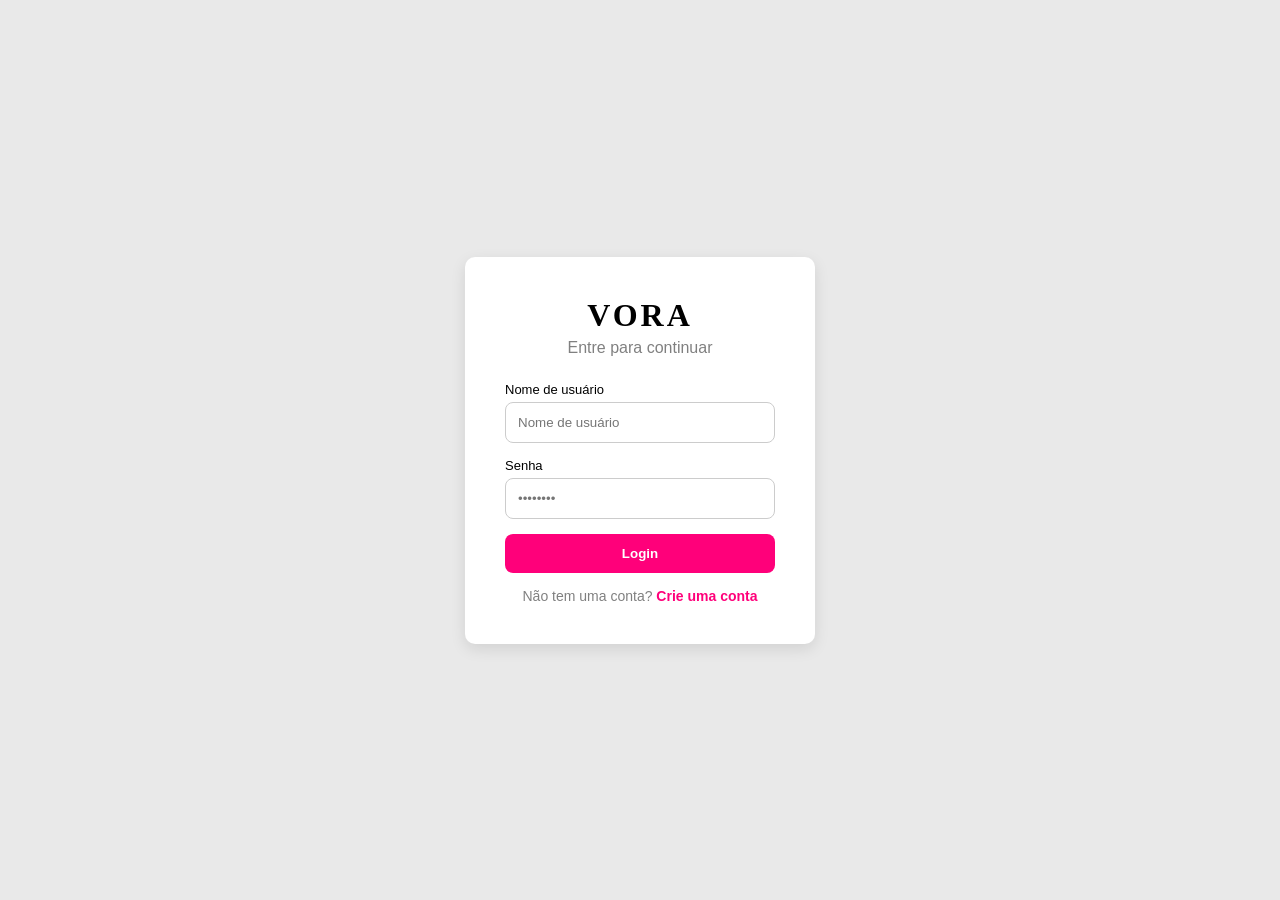
==== frontend/index.html @ e24f29b1 "Autenticação" ====
<!DOCTYPE html>
<html lang="pt-br">
<head>
<meta charset="UTF-8">
<meta name="viewport" content="width=device-width, initial-scale=1.0">
<title>VORA Login</title>

<link rel="stylesheet" href="style.css">

</head>
<body>

<div class="container">

<h1 style="font-family: &quot;Playfair Display&quot;, serif;">VORA</h1>
<p class="subtitle">Entre para continuar</p>

<form>

<label>Nome de usuário</label>
<input type="email" placeholder="Nome de usuário">

<label>Senha</label>
<input type="password" placeholder="••••••••">

<button>Login</button>

<p class="signup" style = "color:gray">
Não tem uma conta?
<a href="index2.html">Crie uma conta</a>
</p>

</form>

</div>

</body>
</html>
---- frontend/style.css ----
*{
margin:0;
padding:0;
box-sizing:border-box;
font-family:Arial;
}

body{
background:#e9e9e9;
height:100vh;
display:flex;
justify-content:center;
align-items:center;
}

.container{
background:white;
padding:40px;
border-radius:10px;
width:350px;
text-align:center;
box-shadow:0 5px 15px rgba(0,0,0,0.1);
}

h1{
letter-spacing:3px;
margin-bottom:5px;
}

.subtitle{
color:gray;
margin-bottom:25px;
}

form{
display:flex;
flex-direction:column;
}

label{
text-align:left;
font-size:13px;
margin-bottom:5px;
}

input{
padding:12px;
margin-bottom:15px;
border-radius:8px;
border:1px solid #ccc;
}

button{
padding:12px;
border:none;
border-radius:8px;
background:#ff007a;
color:white;
font-weight:bold;
cursor:pointer;
}

button:hover{
background:#e6006f;
}

.signup{
margin-top:15px;
font-size:14px;
}

.signup a{
color:#ff007a;
text-decoration:none;
font-weight:bold;
}
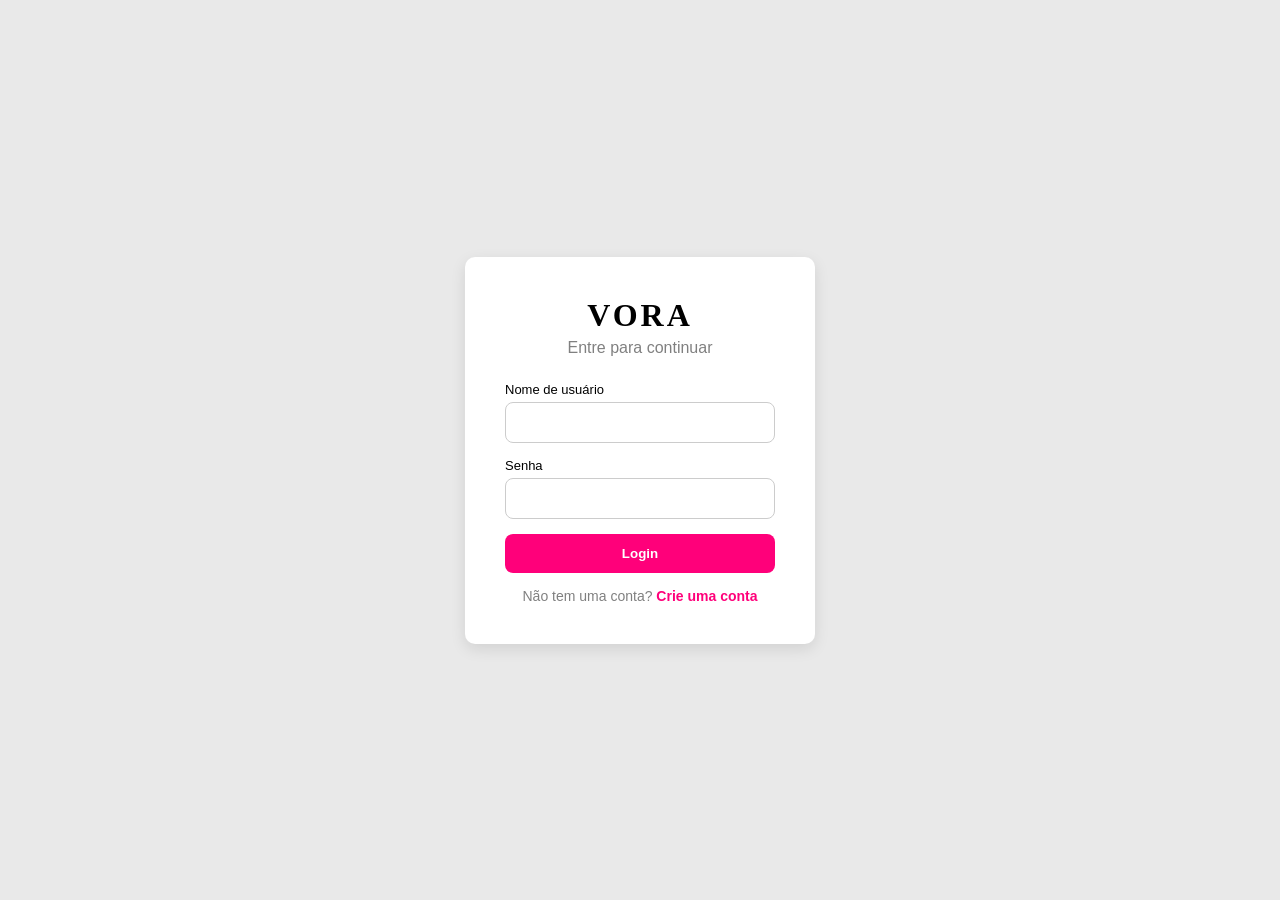
==== commit 03c5fade: "Socorro Marcio" ====
--- a/frontend/index.html
+++ b/frontend/index.html
@@ -4,6 +4,7 @@
 <meta charset="UTF-8">
 <meta name="viewport" content="width=device-width, initial-scale=1.0">
 <title>VORA Login</title>
+<script src="api.js"></script>
 
 <link rel="stylesheet" href="style.css">
 
@@ -15,24 +16,43 @@
 <h1 style="font-family: &quot;Playfair Display&quot;, serif;">VORA</h1>
 <p class="subtitle">Entre para continuar</p>
 
-<form>
+<form onsubmit="logar(event)">
+  <label>Nome de usuário</label>
+  <input id="loginUser" required>
 
-<label>Nome de usuário</label>
-<input type="email" placeholder="Nome de usuário">
+  <label>Senha</label>
+  <input id="loginSenha" type="password" required>
 
-<label>Senha</label>
-<input type="password" placeholder="••••••••">
-
-<button>Login</button>
+  <button type="submit">Login</button>
+</form>
 
 <p class="signup" style = "color:gray">
 Não tem uma conta?
 <a href="index2.html">Crie uma conta</a>
 </p>
 
-</form>
 
-</div>
+<script>
+async function logar(event) {
+  event.preventDefault();
 
+  const user = document.getElementById("loginUser").value;
+  const senha = document.getElementById("loginSenha").value;
+
+  const resposta = await login(user, senha);
+
+  if (resposta.status === 200) {
+    alert("Login realizado!");
+
+    // SALVA dados do usuário
+    localStorage.setItem("user", user);
+
+    window.location.href = "chatScreen.html";
+  } else {
+    alert("Usuário ou senha inválidos!");
+  }
+  console.log(resposta);
+}
+</script>
 </body>
 </html>
